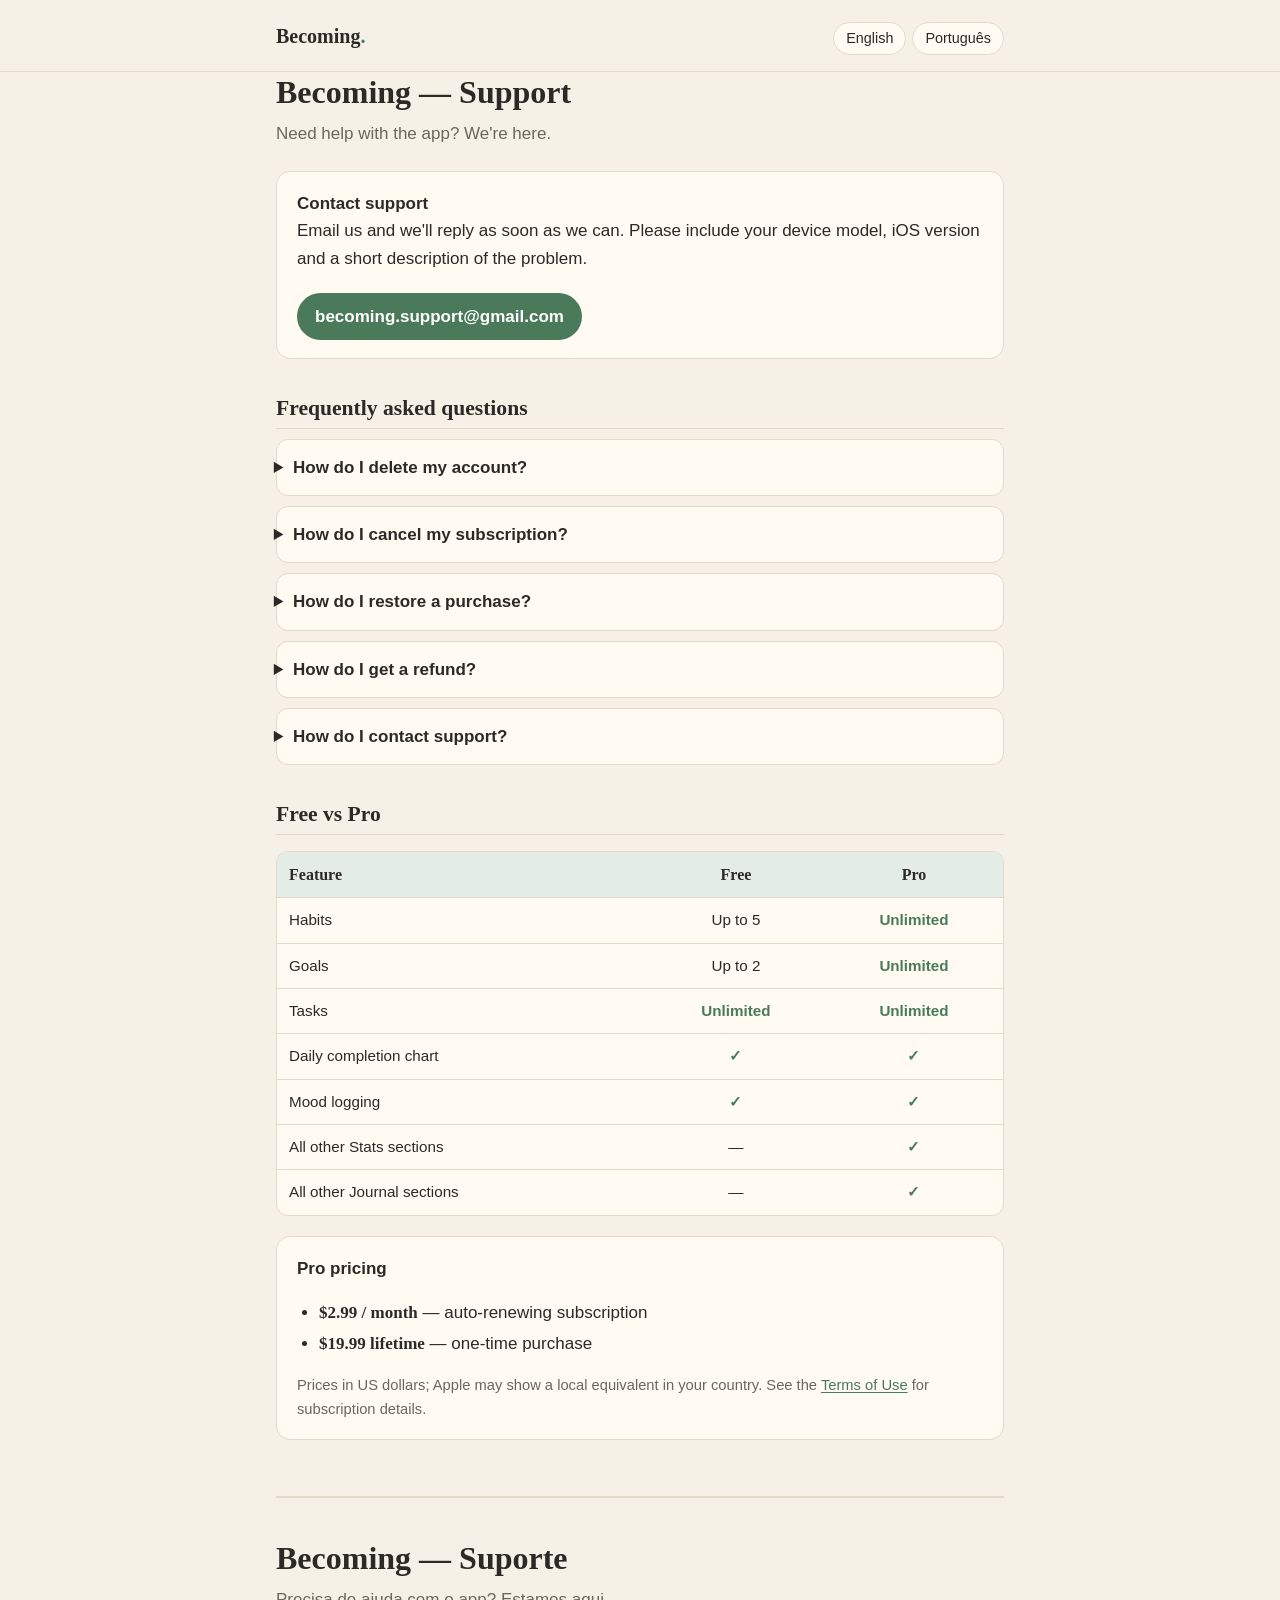
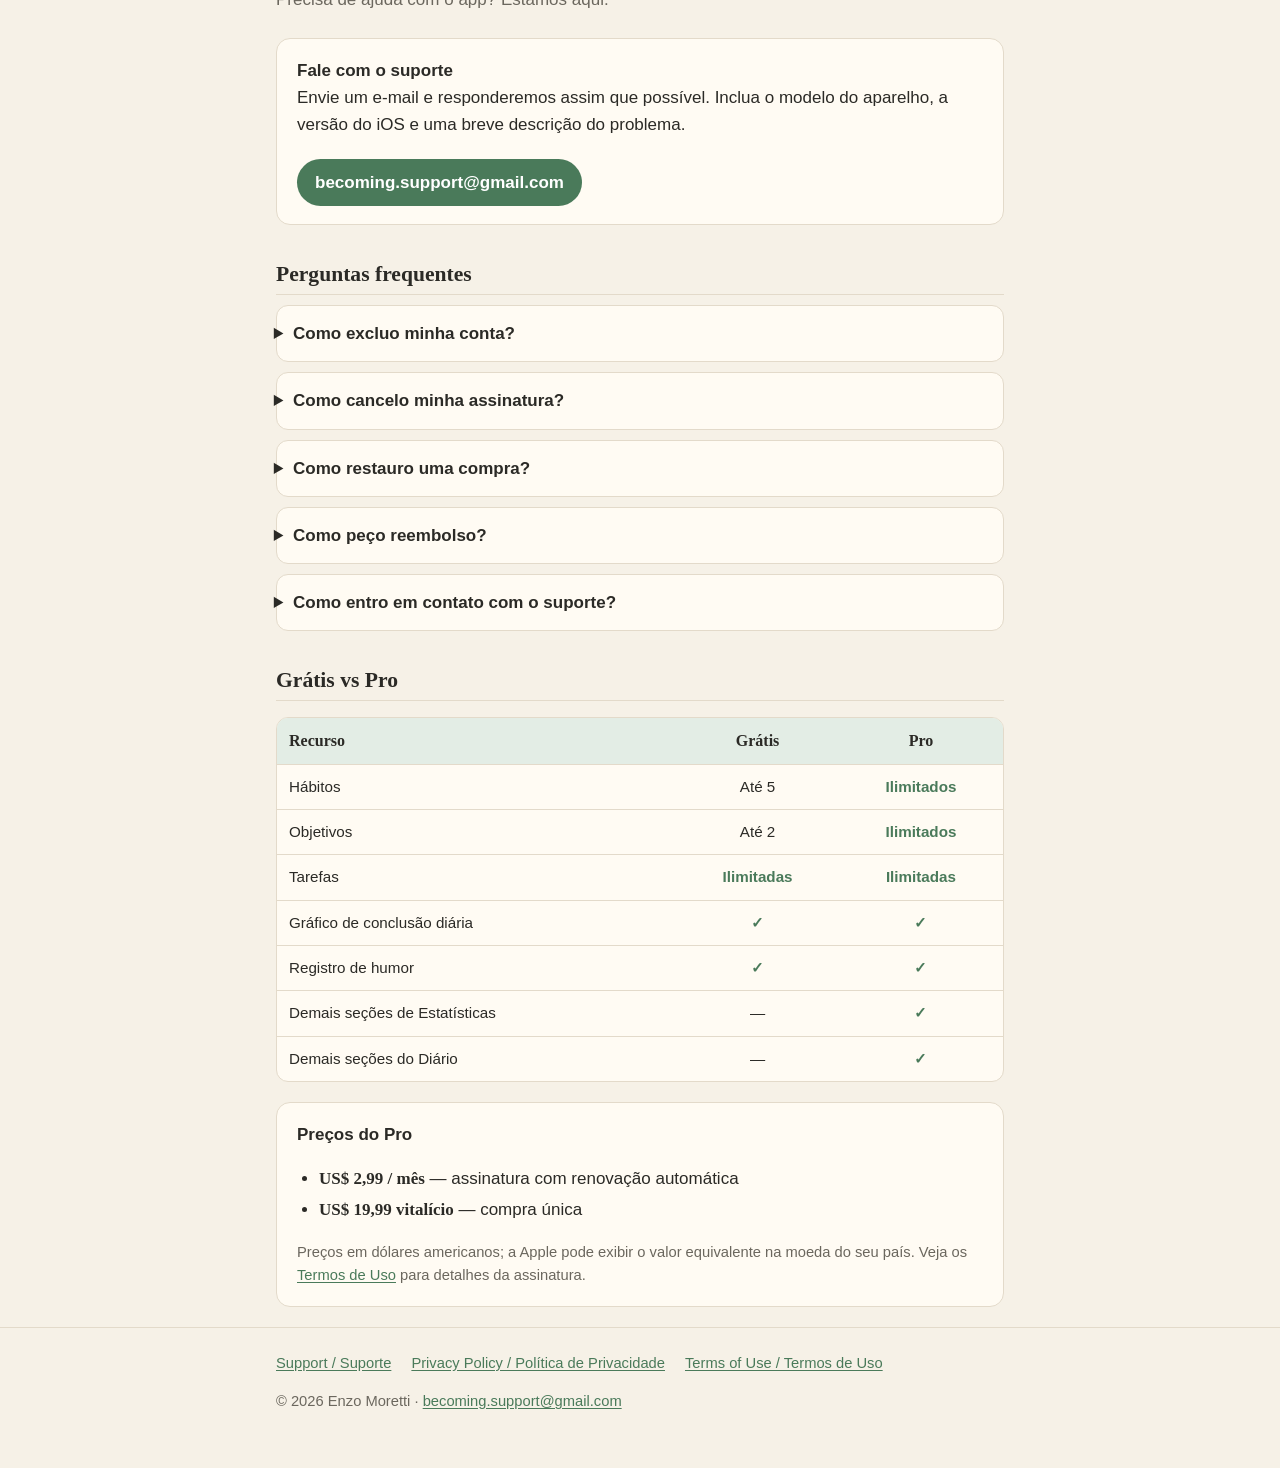
==== index.html @ 32d92de9 "Initial support, privacy and terms pages for Becoming Co-Authored-By: Claude Opus 5.5 <noreply@anthr" ====
<!doctype html>
<html lang="en">
<head>
  <meta charset="utf-8">
  <meta name="viewport" content="width=device-width, initial-scale=1">
  <title>Support — Becoming</title>
  <meta name="description" content="Support, FAQ and plans for Becoming.">
  <link rel="stylesheet" href="style.css">
</head>
<body>
  <header class="site-header">
    <div class="wrap">
      <a class="brand" href="index.html">Becoming<span>.</span></a>
      <nav class="lang-switch" aria-label="Language">
        <a href="#en" hreflang="en">English</a>
        <a href="#pt" hreflang="pt-BR">Português</a>
      </nav>
    </div>
  </header>

  <main class="wrap">
    <!-- ───────────── ENGLISH ───────────── -->
    <section class="lang" id="en" lang="en">
      <h1>Becoming — Support</h1>
      <p class="lede">Need help with the app? We're here.</p>

      <div class="card">
        <p><strong>Contact support</strong><br>
        Email us and we'll reply as soon as we can. Please include your device model, iOS version and a short description of the problem.</p>
        <a class="contact-btn" href="mailto:becoming.support@gmail.com">becoming.support@gmail.com</a>
      </div>

      <h2>Frequently asked questions</h2>

      <details>
        <summary>How do I delete my account?</summary>
        <p>In the app, go to <strong>Settings → Delete Account</strong> and confirm. This permanently deletes your account and the data stored on our servers. It cannot be undone.</p>
        <p>Deleting your account does <strong>not</strong> cancel an active subscription — cancel it in your Apple ID settings (see below).</p>
        <p>If you can't access the app, email <a href="mailto:becoming.support@gmail.com">becoming.support@gmail.com</a> from the address you signed up with and we'll delete it for you.</p>
      </details>

      <details>
        <summary>How do I cancel my subscription?</summary>
        <p>Subscriptions are billed and managed by Apple. On your iPhone, open <strong>Settings → <em>your name</em> → Subscriptions</strong>, select Becoming and tap <strong>Cancel Subscription</strong>.</p>
        <p>Cancel at least 24 hours before the current period ends to avoid being charged for the next one. You keep Pro until the end of the period you already paid for. The lifetime purchase is a one-time payment and has nothing to cancel.</p>
      </details>

      <details>
        <summary>How do I restore a purchase?</summary>
        <p>Make sure you're signed in to the App Store with the same Apple ID you used to buy Pro. Then open the Pro screen in the app and tap <strong>Restore purchase</strong>.</p>
      </details>

      <details>
        <summary>How do I get a refund?</summary>
        <p>Purchases are processed by Apple, so refunds are requested from Apple at <a href="https://reportaproblem.apple.com">reportaproblem.apple.com</a>.</p>
      </details>

      <details>
        <summary>How do I contact support?</summary>
        <p>Email <a href="mailto:becoming.support@gmail.com">becoming.support@gmail.com</a>. We usually answer within a few business days.</p>
      </details>

      <h2>Free vs Pro</h2>
      <div class="table-scroll">
        <table class="plan-table">
          <thead>
            <tr><th scope="col">Feature</th><th scope="col">Free</th><th scope="col">Pro</th></tr>
          </thead>
          <tbody>
            <tr><td>Habits</td><td>Up to 5</td><td class="yes">Unlimited</td></tr>
            <tr><td>Goals</td><td>Up to 2</td><td class="yes">Unlimited</td></tr>
            <tr><td>Tasks</td><td class="yes">Unlimited</td><td class="yes">Unlimited</td></tr>
            <tr><td>Daily completion chart</td><td class="yes">✓</td><td class="yes">✓</td></tr>
            <tr><td>Mood logging</td><td class="yes">✓</td><td class="yes">✓</td></tr>
            <tr><td>All other Stats sections</td><td>—</td><td class="yes">✓</td></tr>
            <tr><td>All other Journal sections</td><td>—</td><td class="yes">✓</td></tr>
          </tbody>
        </table>
      </div>
      <div class="card">
        <p><strong>Pro pricing</strong></p>
        <ul>
          <li><span class="price">$2.99 / month</span> — auto-renewing subscription</li>
          <li><span class="price">$19.99 lifetime</span> — one-time purchase</li>
        </ul>
        <p class="meta">Prices in US dollars; Apple may show a local equivalent in your country. See the <a href="terms.html">Terms of Use</a> for subscription details.</p>
      </div>
    </section>

    <!-- ───────────── PORTUGUÊS ───────────── -->
    <section class="lang" id="pt" lang="pt-BR">
      <h1>Becoming — Suporte</h1>
      <p class="lede">Precisa de ajuda com o app? Estamos aqui.</p>

      <div class="card">
        <p><strong>Fale com o suporte</strong><br>
        Envie um e-mail e responderemos assim que possível. Inclua o modelo do aparelho, a versão do iOS e uma breve descrição do problema.</p>
        <a class="contact-btn" href="mailto:becoming.support@gmail.com">becoming.support@gmail.com</a>
      </div>

      <h2>Perguntas frequentes</h2>

      <details>
        <summary>Como excluo minha conta?</summary>
        <p>No app, vá em <strong>Configurações → Excluir Conta</strong> e confirme. Isso exclui permanentemente sua conta e os dados armazenados em nossos servidores. Não é possível desfazer.</p>
        <p>Excluir a conta <strong>não</strong> cancela uma assinatura ativa — cancele nos ajustes do seu ID Apple (veja abaixo).</p>
        <p>Se não conseguir acessar o app, envie um e-mail para <a href="mailto:becoming.support@gmail.com">becoming.support@gmail.com</a> a partir do endereço cadastrado e faremos a exclusão para você.</p>
      </details>

      <details>
        <summary>Como cancelo minha assinatura?</summary>
        <p>As assinaturas são cobradas e gerenciadas pela Apple. No iPhone, abra <strong>Ajustes → <em>seu nome</em> → Assinaturas</strong>, selecione Becoming e toque em <strong>Cancelar Assinatura</strong>.</p>
        <p>Cancele com pelo menos 24 horas de antecedência do fim do período atual para não ser cobrado pelo próximo. Você mantém o Pro até o fim do período já pago. A compra vitalícia é um pagamento único e não precisa ser cancelada.</p>
      </details>

      <details>
        <summary>Como restauro uma compra?</summary>
        <p>Confirme que está conectado à App Store com o mesmo ID Apple usado na compra do Pro. Depois, abra a tela Pro no app e toque em <strong>Restaurar compra</strong>.</p>
      </details>

      <details>
        <summary>Como peço reembolso?</summary>
        <p>As compras são processadas pela Apple, então o reembolso é solicitado à Apple em <a href="https://reportaproblem.apple.com">reportaproblem.apple.com</a>.</p>
      </details>

      <details>
        <summary>Como entro em contato com o suporte?</summary>
        <p>Envie um e-mail para <a href="mailto:becoming.support@gmail.com">becoming.support@gmail.com</a>. Costumamos responder em poucos dias úteis.</p>
      </details>

      <h2>Grátis vs Pro</h2>
      <div class="table-scroll">
        <table class="plan-table">
          <thead>
            <tr><th scope="col">Recurso</th><th scope="col">Grátis</th><th scope="col">Pro</th></tr>
          </thead>
          <tbody>
            <tr><td>Hábitos</td><td>Até 5</td><td class="yes">Ilimitados</td></tr>
            <tr><td>Objetivos</td><td>Até 2</td><td class="yes">Ilimitados</td></tr>
            <tr><td>Tarefas</td><td class="yes">Ilimitadas</td><td class="yes">Ilimitadas</td></tr>
            <tr><td>Gráfico de conclusão diária</td><td class="yes">✓</td><td class="yes">✓</td></tr>
            <tr><td>Registro de humor</td><td class="yes">✓</td><td class="yes">✓</td></tr>
            <tr><td>Demais seções de Estatísticas</td><td>—</td><td class="yes">✓</td></tr>
            <tr><td>Demais seções do Diário</td><td>—</td><td class="yes">✓</td></tr>
          </tbody>
        </table>
      </div>
      <div class="card">
        <p><strong>Preços do Pro</strong></p>
        <ul>
          <li><span class="price">US$ 2,99 / mês</span> — assinatura com renovação automática</li>
          <li><span class="price">US$ 19,99 vitalício</span> — compra única</li>
        </ul>
        <p class="meta">Preços em dólares americanos; a Apple pode exibir o valor equivalente na moeda do seu país. Veja os <a href="terms.html#pt">Termos de Uso</a> para detalhes da assinatura.</p>
      </div>
    </section>
  </main>

  <footer class="site-footer">
    <div class="wrap">
      <nav aria-label="Site">
        <a href="index.html">Support / Suporte</a>
        <a href="privacy.html">Privacy Policy / Política de Privacidade</a>
        <a href="terms.html">Terms of Use / Termos de Uso</a>
      </nav>
      <p>© 2026 Enzo Moretti · <a href="mailto:becoming.support@gmail.com">becoming.support@gmail.com</a></p>
    </div>
  </footer>
</body>
</html>
---- style.css ----
/* Becoming: Habits & Mood — support & legal pages.
   No web fonts, no external requests: system serif/sans stacks only. */

:root {
  --bg: #F6F1E7;
  --surface: #FFFBF3;
  --text: #2B2A26;
  --muted: #6B675E;
  --border: #E3DACA;
  --accent: #4A7A5A;
  --accent-soft: #E3EDE5;
  --on-accent: #FFFFFF;
  --placeholder-bg: #FFF1C9;
  --placeholder-text: #7A5A00;

  --serif: "Iowan Old Style", "Palatino Linotype", Palatino, Georgia, "Times New Roman", serif;
  --sans: -apple-system, BlinkMacSystemFont, "Segoe UI", Roboto, Helvetica, Arial, sans-serif;
  color-scheme: light dark;
}

@media (prefers-color-scheme: dark) {
  :root {
    --bg: #171A17;
    --surface: #202520;
    --text: #ECE7DC;
    --muted: #A8A397;
    --border: #343B34;
    --accent: #8CC09C;
    --accent-soft: #263228;
    --on-accent: #10140F;
    --placeholder-bg: #4A3C12;
    --placeholder-text: #FFE08A;
  }
}

*,
*::before,
*::after { box-sizing: border-box; }

html { -webkit-text-size-adjust: 100%; scroll-behavior: smooth; }

body {
  margin: 0;
  background: var(--bg);
  color: var(--text);
  font-family: var(--sans);
  font-size: 17px;
  line-height: 1.6;
}

.wrap {
  max-width: 760px;
  margin: 0 auto;
  padding: 0 16px;
}

/* Header */
.site-header {
  border-bottom: 1px solid var(--border);
  padding: 20px 0 16px;
}
.site-header .wrap {
  display: flex;
  flex-wrap: wrap;
  align-items: baseline;
  justify-content: space-between;
  gap: 8px 16px;
}
.brand {
  font-family: var(--serif);
  font-size: 1.25rem;
  font-weight: 700;
  color: var(--text);
  text-decoration: none;
}
.brand span { color: var(--accent); }
.lang-switch { display: flex; gap: 6px; font-size: 0.9rem; }
.lang-switch a {
  padding: 4px 12px;
  border: 1px solid var(--border);
  border-radius: 999px;
  color: var(--text);
  text-decoration: none;
  background: var(--surface);
}
.lang-switch a:hover,
.lang-switch a:focus-visible { border-color: var(--accent); color: var(--accent); }

/* Content */
main { padding: 32px 0 48px; }

section.lang + section.lang {
  margin-top: 56px;
  padding-top: 40px;
  border-top: 2px solid var(--border);
}

h1, h2, h3 {
  font-family: var(--serif);
  line-height: 1.25;
  color: var(--text);
}
h1 { font-size: 2rem; margin: 0 0 8px; }
h2 {
  font-size: 1.35rem;
  margin: 36px 0 10px;
  padding-bottom: 6px;
  border-bottom: 1px solid var(--border);
}
h3 { font-size: 1.1rem; margin: 22px 0 6px; }

.lede { color: var(--muted); margin: 0 0 24px; }
.meta { color: var(--muted); font-size: 0.92rem; margin: 0 0 24px; }

a { color: var(--accent); text-underline-offset: 2px; }

ul, ol { padding-left: 1.3em; }
li { margin: 4px 0; }

.card {
  background: var(--surface);
  border: 1px solid var(--border);
  border-radius: 14px;
  padding: 18px 20px;
  margin: 20px 0;
}
.card p:first-child { margin-top: 0; }
.card p:last-child { margin-bottom: 0; }

.contact-btn {
  display: inline-block;
  margin-top: 4px;
  padding: 10px 18px;
  border-radius: 999px;
  background: var(--accent);
  color: var(--on-accent);
  font-weight: 600;
  text-decoration: none;
  word-break: break-all;
}

/* FAQ */
details {
  background: var(--surface);
  border: 1px solid var(--border);
  border-radius: 12px;
  padding: 0 16px;
  margin: 10px 0;
}
summary {
  cursor: pointer;
  padding: 14px 0;
  font-weight: 600;
  list-style-position: outside;
}
details[open] summary { border-bottom: 1px solid var(--border); margin-bottom: 8px; }
details > *:last-child { margin-bottom: 14px; }

/* Tables: scroll inside their own box on narrow screens, never the page */
.table-scroll {
  overflow-x: auto;
  -webkit-overflow-scrolling: touch;
  margin: 16px 0;
  border: 1px solid var(--border);
  border-radius: 12px;
  background: var(--surface);
}
table { width: 100%; border-collapse: collapse; font-size: 0.95rem; }
th, td {
  text-align: left;
  vertical-align: top;
  padding: 10px 12px;
  border-bottom: 1px solid var(--border);
}
tr:last-child td { border-bottom: none; }
thead th {
  background: var(--accent-soft);
  font-family: var(--serif);
  font-size: 1rem;
}
.data-table { min-width: 560px; }
.plan-table th:not(:first-child),
.plan-table td:not(:first-child) { text-align: center; }
.yes { color: var(--accent); font-weight: 700; }
.price { font-family: var(--serif); font-weight: 700; }

/* Placeholders the owner must fill in */
.ph {
  background: var(--placeholder-bg);
  color: var(--placeholder-text);
  padding: 0 4px;
  border-radius: 4px;
  font-weight: 600;
  white-space: nowrap;
}

/* Footer */
.site-footer {
  border-top: 1px solid var(--border);
  padding: 24px 0 40px;
  font-size: 0.92rem;
  color: var(--muted);
}
.site-footer nav { display: flex; flex-wrap: wrap; gap: 8px 20px; margin-bottom: 8px; }
.site-footer a { color: var(--accent); }

@media (max-width: 480px) {
  body { font-size: 16px; }
  h1 { font-size: 1.65rem; }
  .card { padding: 16px; }
}
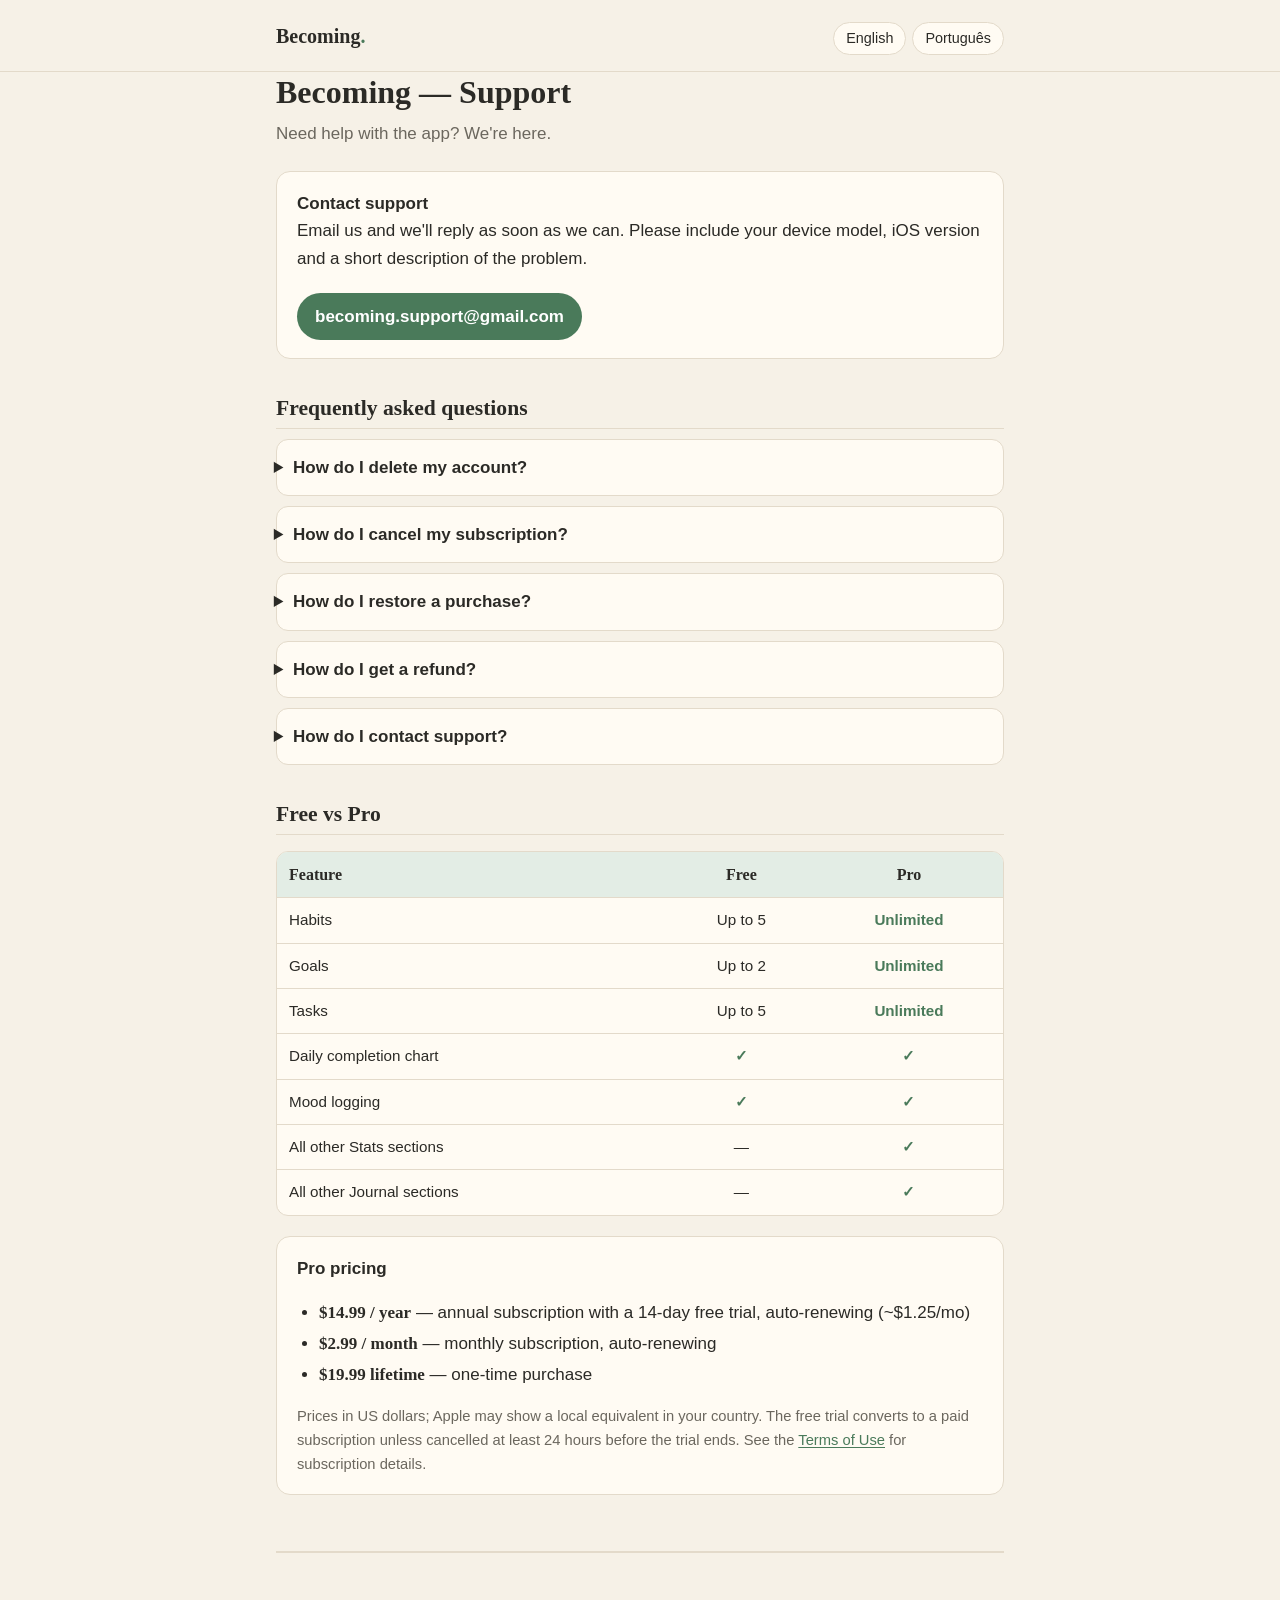
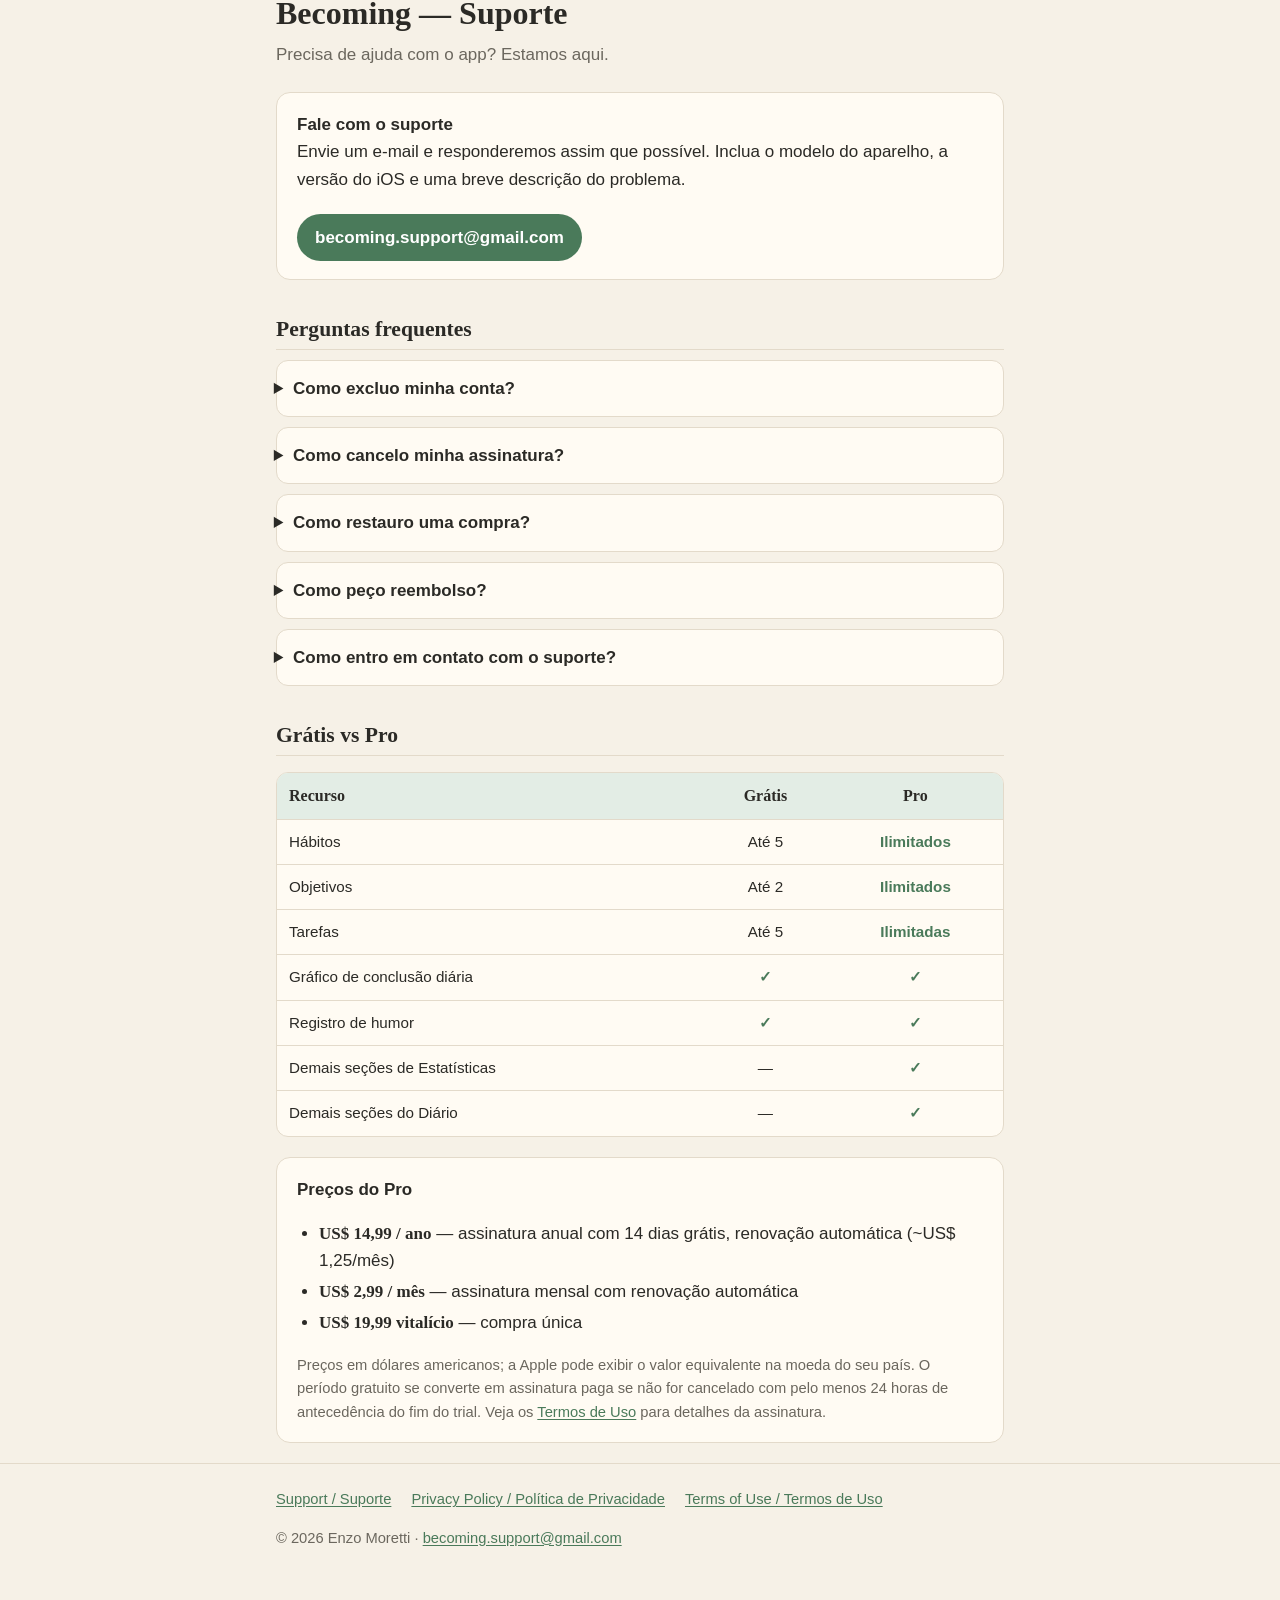
==== commit dfd44e64: "feat: add annual plan, update task limit to 5 - index.html: tasks Free cell changed from Unlimited t" ====
--- a/index.html
+++ b/index.html
@@ -69,7 +69,7 @@
           <tbody>
             <tr><td>Habits</td><td>Up to 5</td><td class="yes">Unlimited</td></tr>
             <tr><td>Goals</td><td>Up to 2</td><td class="yes">Unlimited</td></tr>
-            <tr><td>Tasks</td><td class="yes">Unlimited</td><td class="yes">Unlimited</td></tr>
+            <tr><td>Tasks</td><td>Up to 5</td><td class="yes">Unlimited</td></tr>
             <tr><td>Daily completion chart</td><td class="yes">✓</td><td class="yes">✓</td></tr>
             <tr><td>Mood logging</td><td class="yes">✓</td><td class="yes">✓</td></tr>
             <tr><td>All other Stats sections</td><td>—</td><td class="yes">✓</td></tr>
@@ -80,10 +80,11 @@
       <div class="card">
         <p><strong>Pro pricing</strong></p>
         <ul>
-          <li><span class="price">$2.99 / month</span> — auto-renewing subscription</li>
+          <li><span class="price">$14.99 / year</span> — annual subscription with a 14-day free trial, auto-renewing (~$1.25/mo)</li>
+          <li><span class="price">$2.99 / month</span> — monthly subscription, auto-renewing</li>
           <li><span class="price">$19.99 lifetime</span> — one-time purchase</li>
         </ul>
-        <p class="meta">Prices in US dollars; Apple may show a local equivalent in your country. See the <a href="terms.html">Terms of Use</a> for subscription details.</p>
+        <p class="meta">Prices in US dollars; Apple may show a local equivalent in your country. The free trial converts to a paid subscription unless cancelled at least 24 hours before the trial ends. See the <a href="terms.html">Terms of Use</a> for subscription details.</p>
       </div>
     </section>
 
@@ -137,7 +138,7 @@
           <tbody>
             <tr><td>Hábitos</td><td>Até 5</td><td class="yes">Ilimitados</td></tr>
             <tr><td>Objetivos</td><td>Até 2</td><td class="yes">Ilimitados</td></tr>
-            <tr><td>Tarefas</td><td class="yes">Ilimitadas</td><td class="yes">Ilimitadas</td></tr>
+            <tr><td>Tarefas</td><td>Até 5</td><td class="yes">Ilimitadas</td></tr>
             <tr><td>Gráfico de conclusão diária</td><td class="yes">✓</td><td class="yes">✓</td></tr>
             <tr><td>Registro de humor</td><td class="yes">✓</td><td class="yes">✓</td></tr>
             <tr><td>Demais seções de Estatísticas</td><td>—</td><td class="yes">✓</td></tr>
@@ -148,10 +149,11 @@
       <div class="card">
         <p><strong>Preços do Pro</strong></p>
         <ul>
-          <li><span class="price">US$ 2,99 / mês</span> — assinatura com renovação automática</li>
+          <li><span class="price">US$ 14,99 / ano</span> — assinatura anual com 14 dias grátis, renovação automática (~US$ 1,25/mês)</li>
+          <li><span class="price">US$ 2,99 / mês</span> — assinatura mensal com renovação automática</li>
           <li><span class="price">US$ 19,99 vitalício</span> — compra única</li>
         </ul>
-        <p class="meta">Preços em dólares americanos; a Apple pode exibir o valor equivalente na moeda do seu país. Veja os <a href="terms.html#pt">Termos de Uso</a> para detalhes da assinatura.</p>
+        <p class="meta">Preços em dólares americanos; a Apple pode exibir o valor equivalente na moeda do seu país. O período gratuito se converte em assinatura paga se não for cancelado com pelo menos 24 horas de antecedência do fim do trial. Veja os <a href="terms.html#pt">Termos de Uso</a> para detalhes da assinatura.</p>
       </div>
     </section>
   </main>
